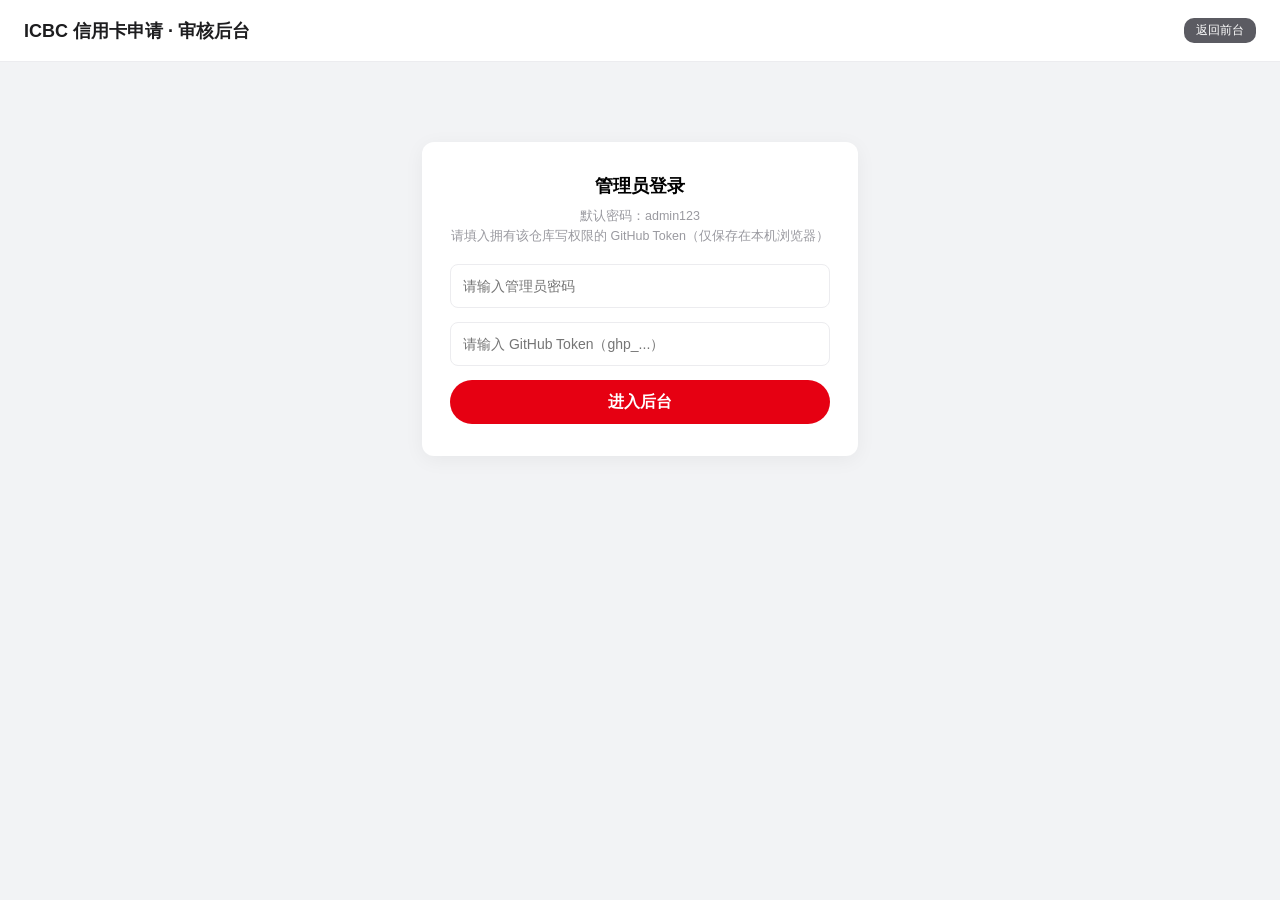
==== admin.html @ 884fa051 "restore: admin.html" ====
<!DOCTYPE html>
<html lang="zh-CN">
<head>
  <meta charset="UTF-8" />
  <meta name="viewport" content="width=device-width, initial-scale=1.0" />
  <meta name="apple-mobile-web-app-capable" content="yes" />
  <meta name="apple-mobile-web-app-status-bar-style" content="black-translucent" />
  <title>ICBC 审核后台</title>
  <style>
    body { margin: 0; background: #f2f3f5; font-family: -apple-system, BlinkMacSystemFont, "PingFang SC", "Microsoft YaHei", sans-serif; }
    .admin-header { display: flex; align-items: center; justify-content: space-between; padding: 18px 24px; background: #fff; border-bottom: 1px solid #ececef; }
    .admin-header h1 { margin: 0; font-size: 18px; color: #1d1d1f; }
    .admin-back { background: #5b5b62; color: #fff; font-size: 12px; padding: 4px 12px; border-radius: 10px; text-decoration: none; }
    .admin-login { max-width: 380px; margin: 80px auto; background: #fff; border-radius: 12px; padding: 32px 28px; text-align: center; box-shadow: 0 4px 20px rgba(0,0,0,.05); }
    .admin-login h2 { font-size: 18px; margin: 0 0 8px; }
    .admin-hint { color: #9a9aa0; font-size: 12.5px; margin: 0 0 18px; line-height: 1.6; }
    .admin-hint code { background: #f0f0f3; padding: 1px 6px; border-radius: 4px; }
    .admin-login input { width: 100%; height: 44px; border: 1px solid #ececef; border-radius: 8px; padding: 0 12px; font-size: 14px; outline: none; margin-bottom: 14px; box-sizing: border-box; }
    .admin-login input:focus { border-color: #e60012; }
    .admin-login .btn-primary { width: 100%; height: 44px; border: none; border-radius: 22px; background: #e60012; color: #fff; font-size: 16px; font-weight: 600; cursor: pointer; }
    .admin-panel { max-width: 960px; margin: 0 auto; padding: 18px 16px 40px; }
    .admin-panel.hidden { display: none; }
    .admin-summary { display: flex; gap: 14px; flex-wrap: wrap; background: #fff; border-radius: 10px; padding: 14px 18px; margin-bottom: 14px; font-size: 13px; color: #6b6b70; }
    .admin-summary b { color: #1d1d1f; font-size: 16px; margin-left: 4px; }
    .admin-addbar { display: flex; gap: 10px; margin-bottom: 12px; }
    .admin-addbar input { flex: 1; height: 40px; border: 1px solid #ececef; border-radius: 8px; padding: 0 12px; font-size: 14px; outline: none; }
    .admin-addbar input:focus { border-color: #e60012; }
    .admin-addbar .btn-primary { padding: 0 16px; height: 40px; border: none; border-radius: 20px; background: #e60012; color: #fff; font-size: 14px; font-weight: 600; cursor: pointer; }
    .admin-toolbar { display: flex; gap: 10px; margin-bottom: 12px; flex-wrap: wrap; }
    .btn-ghost { padding: 0 16px; height: 36px; border: 1px solid #d4d4d8; border-radius: 18px; background: #fff; color: #6b6b70; font-size: 13px; cursor: pointer; }
    .btn-ghost:hover { background: #fff0f0; border-color: #e60012; color: #e60012; }
    .admin-list { display: flex; flex-direction: column; gap: 10px; }
    .empty { background: #fff; border-radius: 10px; padding: 40px; text-align: center; color: #9a9aa0; font-size: 14px; }
    .admin-item { background: #fff; border-radius: 10px; padding: 14px 16px; }
    .ai-row1 { display: flex; justify-content: space-between; align-items: center; }
    .ai-phone { font-size: 15px; font-weight: 600; color: #1d1d1f; }
    .ai-status { padding: 2px 10px; border-radius: 10px; font-size: 12px; }
    .ai-status.is-approved { background: #e6f7ed; color: #2bb673; }
    .ai-status.is-pending { background: #fff7e6; color: #f08800; }
    .ai-row2 { color: #6b6b70; font-size: 12.5px; margin-top: 6px; line-height: 1.6; }
    .ai-row3 { display: flex; gap: 8px; margin-top: 10px; flex-wrap: wrap; }
    .btn-mini { padding: 5px 12px; border-radius: 14px; font-size: 12px; border: 1px solid; cursor: pointer; background: #fff; }
    .btn-reject { color: #e60012; border-color: #e60012; }
    .admin-foot { color: #9a9aa0; font-size: 12px; margin-top: 18px; text-align: center; line-height: 1.6; }
    .admin-foot code { background: #f0f0f3; padding: 1px 6px; border-radius: 4px; }
    .toast { position: fixed; left: 50%; bottom: 90px; transform: translateX(-50%) translateY(20px); background: rgba(0,0,0,.82); color: #fff; padding: 10px 18px; border-radius: 20px; font-size: 13px; opacity: 0; pointer-events: none; transition: all .25s; z-index: 99; max-width: 80vw; }
    .toast.show { opacity: 1; transform: translateX(-50%) translateY(0); }
  </style>
</head>
<body>
  <div class="admin-header">
    <h1>ICBC 信用卡申请 · 审核后台</h1>
    <a href="index.html" class="admin-back">返回前台</a>
  </div>
  <div class="admin-login" id="admin-login">
    <h2>管理员登录</h2>
    <p class="admin-hint">默认密码：admin123<br>请填入拥有该仓库写权限的 GitHub Token（仅保存在本机浏览器）</p>
    <input type="password" id="admin-pwd" placeholder="请输入管理员密码" />
    <input type="password" id="admin-token" placeholder="请输入 GitHub Token（ghp_...）" />
    <button class="btn-primary" id="admin-login-btn">进入后台</button>
  </div>
  <div class="admin-panel hidden" id="admin-panel">
    <div class="admin-summary">
      <span>总工号：<b id="stat-total">0</b></span>
      <span>已申请：<b id="stat-applied">0</b></span>
    </div>
    <div class="admin-addbar">
      <input type="text" id="new-gonghao" placeholder="输入工号（4-20位数字）" maxlength="20" />
      <button class="btn-primary" id="admin-add">新增工号</button>
    </div>
    <div class="admin-toolbar">
      <button class="btn-ghost" id="admin-refresh">刷新</button>
      <button class="btn-ghost" id="admin-clear">清空全部</button>
      <button class="btn-ghost" id="admin-logout">退出</button>
    </div>
    <div class="admin-list" id="admin-list"></div>
    <p class="admin-foot">新增的工号可直接在前台登录；删除后无法登录。<br>数据存于 GitHub（<code>data/users.json</code>），多设备共享。</p>
  </div>
  <div class="toast" id="toast"></div>
  <script src="app-admin.js?v=23"></script>
</body>
</html>
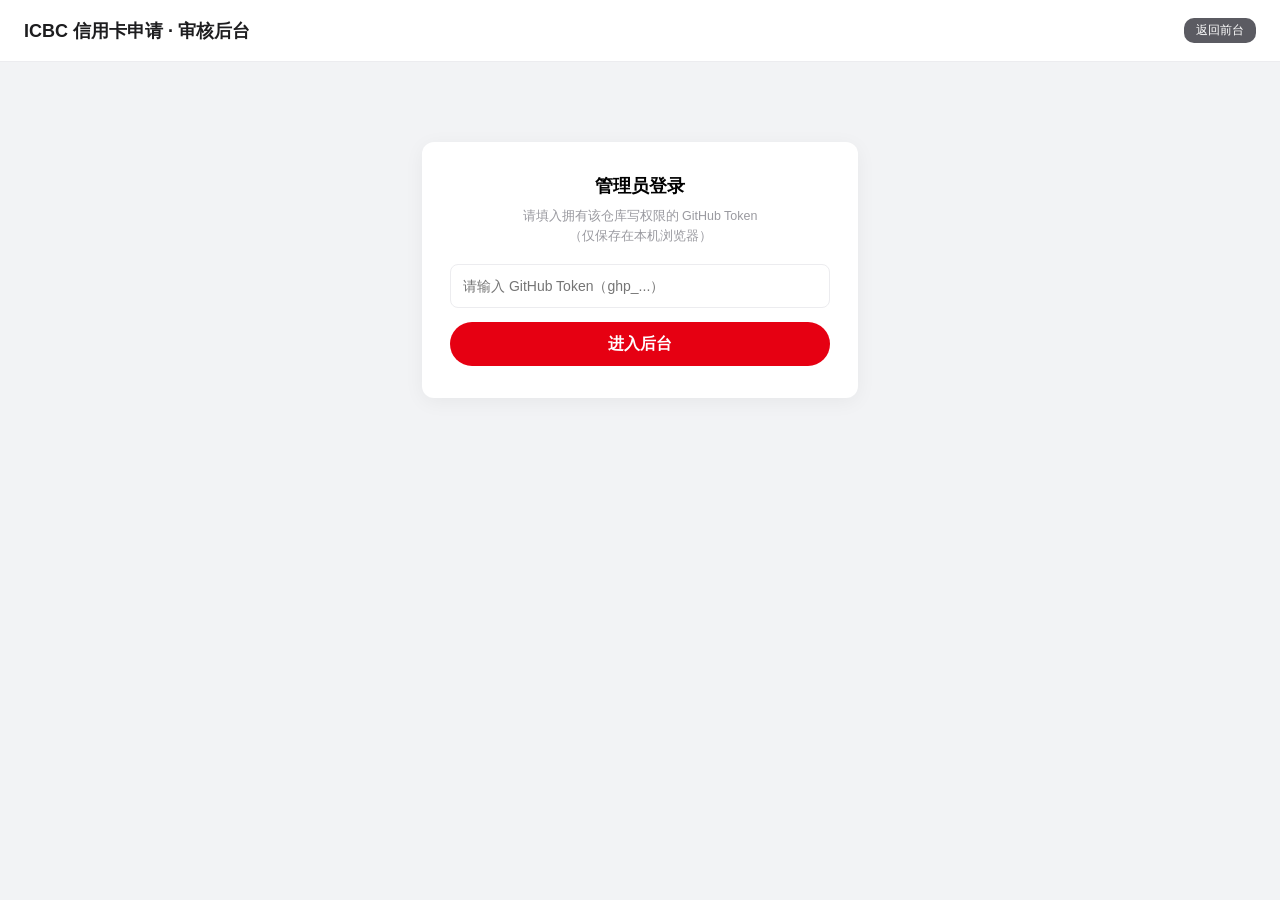
==== commit 23157d7b: "fix: admin token-only login, app.js navigation lock, OCR data preservation" ====
--- a/admin.html
+++ b/admin.html
@@ -54,8 +54,7 @@
   </div>
   <div class="admin-login" id="admin-login">
     <h2>管理员登录</h2>
-    <p class="admin-hint">默认密码：admin123<br>请填入拥有该仓库写权限的 GitHub Token（仅保存在本机浏览器）</p>
-    <input type="password" id="admin-pwd" placeholder="请输入管理员密码" />
+    <p class="admin-hint">请填入拥有该仓库写权限的 GitHub Token<br>（仅保存在本机浏览器）</p>
     <input type="password" id="admin-token" placeholder="请输入 GitHub Token（ghp_...）" />
     <button class="btn-primary" id="admin-login-btn">进入后台</button>
   </div>
@@ -77,6 +76,6 @@
     <p class="admin-foot">新增的工号可直接在前台登录；删除后无法登录。<br>数据存于 GitHub（<code>data/users.json</code>），多设备共享。</p>
   </div>
   <div class="toast" id="toast"></div>
-  <script src="app-admin.js?v=23"></script>
+  <script src="app-admin.js?v=24"></script>
 </body>
 </html>
